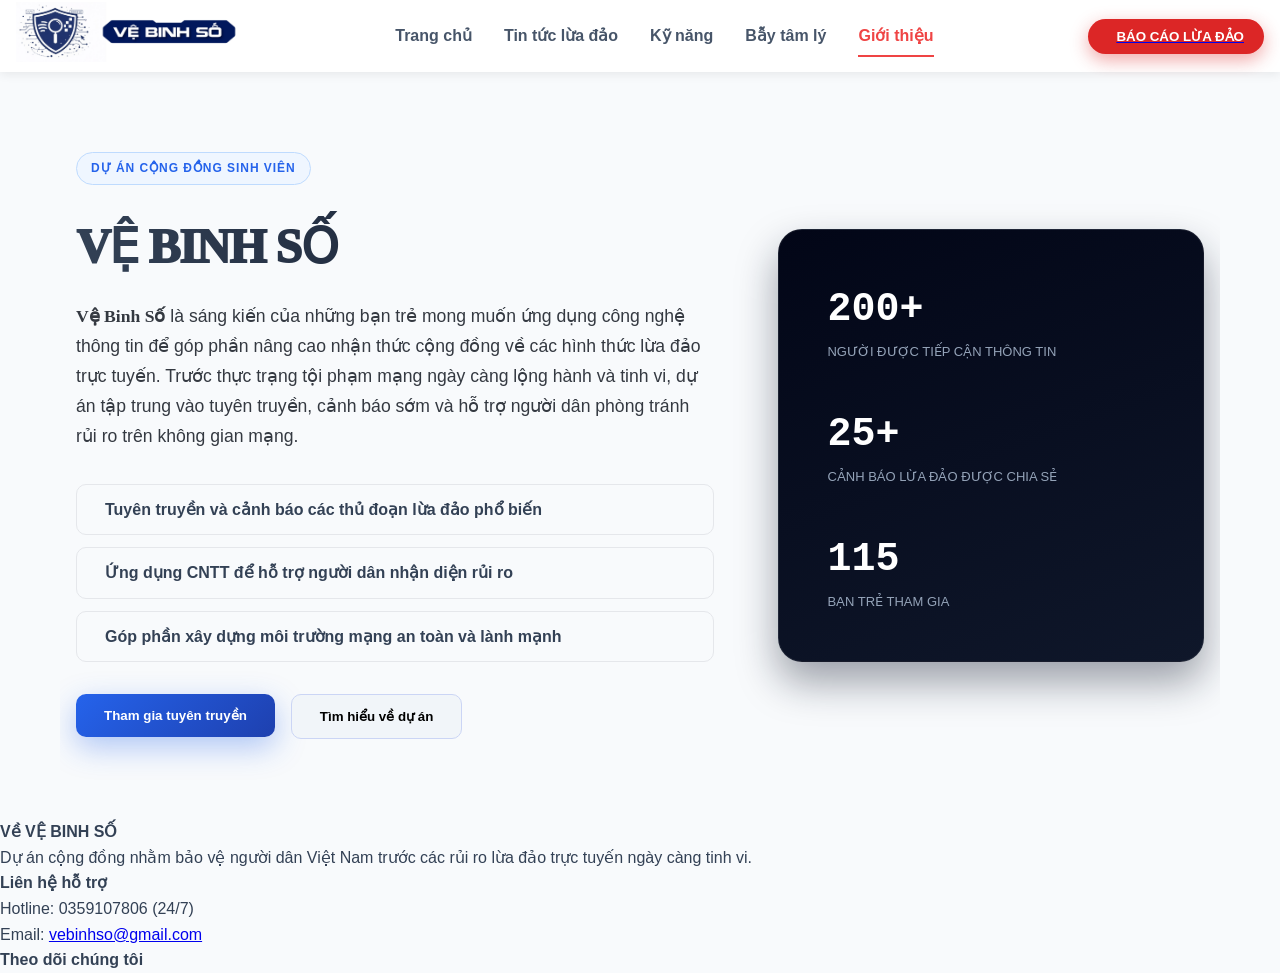
==== gioi-thieu.html @ 7bbed33a "update data" ====
<!DOCTYPE html>
<html lang="en">

<head>
          <meta charset="UTF-8">
          <meta name="viewport" content="width=device-width, initial-scale=1.0">
          <title>Giới thiệu - Vệ Binh Số</title>
          <meta name="description"
                    content="Vệ Binh Số là nền tảng tuyên truyền, cảnh báo và phòng chống lừa đảo trên không gian mạng, giúp người dùng nhận diện và tránh các thủ đoạn lừa đảo trực tuyến.">

          <link rel="icon" href="./assets/icons/logo_header.ico">
          <link rel="stylesheet" href="./css/main.css">
</head>

<body>
          <div id="header"></div>
          <div class="container">
                    <section class="intro-section">
                              <div class="intro-container">
                                        <div class="intro-grid">

                                                  <div>
                                                            <span class="intro-badge">Dự án cộng đồng sinh viên</span>

                                                            <h1 class="intro-title">VỆ BINH SỐ</h1>

                                                            <p class="intro-description">
                                                                     <span style="font-weight: 800; font-family: 'Times New Roman', Times, serif;"> Vệ Binh Số</span> là sáng kiến của những bạn trẻ mong
                                                                      muốn ứng dụng công nghệ thông tin
                                                                      để góp phần nâng cao nhận thức cộng đồng về các
                                                                      hình thức lừa đảo trực tuyến.
                                                                      Trước thực trạng tội phạm mạng ngày càng lộng hành
                                                                      và tinh vi, dự án tập trung
                                                                      vào tuyên truyền, cảnh báo sớm và hỗ trợ người dân
                                                                      phòng tránh rủi ro trên không gian mạng.
                                                            </p>

                                                            <div class="feature-item">
                                                                      <i class="fas fa-check-circle"></i>
                                                                      Tuyên truyền và cảnh báo các thủ đoạn lừa đảo phổ
                                                                      biến
                                                            </div>

                                                            <div class="feature-item">
                                                                      <i class="fas fa-check-circle"></i>
                                                                      Ứng dụng CNTT để hỗ trợ người dân nhận diện rủi ro
                                                            </div>

                                                            <div class="feature-item">
                                                                      <i class="fas fa-check-circle"></i>
                                                                      Góp phần xây dựng môi trường mạng an toàn và lành
                                                                      mạnh
                                                            </div>

                                                            <div class="intro-actions">
                                                                      <a href="https://www.facebook.com/vebinhso.ssg104" target="_blank" rel="noopener noreferrer"><button class="btn-primary">Tham gia tuyên
                                                                                truyền</button></a>
                                                                      <button class="btn-secondary">Tìm hiểu về dự
                                                                                án</button>
                                                            </div>
                                                  </div>

                                                  <div class="stats-card">
                                                            <div>
                                                                      <div class="stat-number">200+</div>
                                                                      <div class="stat-label">Người được tiếp cận thông
                                                                                tin</div>
                                                            </div>
                                                            <div>
                                                                      <div class="stat-number">25+</div>
                                                                      <div class="stat-label">Cảnh báo lừa đảo được chia
                                                                                sẻ</div>
                                                            </div>
                                                            <div>
                                                                      <div class="stat-number">115</div>
                                                                      <div class="stat-label">Bạn trẻ tham gia</div>
                                                            </div>
                                                  </div>

                                        </div>
                              </div>
                    </section>
          </div>
          <div id="footer" ></div>
</body>

<script src="./js/layout.js"></script>

</html>
---- css/main.css ----
/* ===============================
   BASE (nền tảng – load đầu tiên)
   =============================== */
@import url("./base/reset.css");
@import url("./base/font.css");
@import url("./base/variables.css");

/* ===============================
   LAYOUT (bố cục chính)
   =============================== */
@import url("./layout/trang-chu.css");
@import url("./layout/header.css");
@import url("./layout/grid.css");
@import url("./layout/footer.css");
@import url("./layout/gioi-thieu.css");
@import url("./layout/report.css");
@import url("./layout/tin-tuc.css");
@import url("./layout/ky-nang.css");
/* Hạ sách */
          #header {
                    position: sticky;
                    top: 0;
                    z-index: 999;
          }

          /* css/main.css - Thêm vào cuối file */
.alert-danger {
    background: #fef2f2;
    border: 1px solid #fee2e2;
    color: #991b1b;
}

.alert-info {
    background: #eff6ff;
    border: 1px solid #dbeafe;
    color: #1e40af;
}

.article-body p {
    text-align: justify;
}

.tag {
    padding: 6px 15px;
    border-radius: 4px;
    color: #fff;
    font-size: 12px;
    font-weight: bold;
    text-transform: uppercase;
}

#footer {
    position: relative;
    bottom: 0;
    width: 100%;
    
}
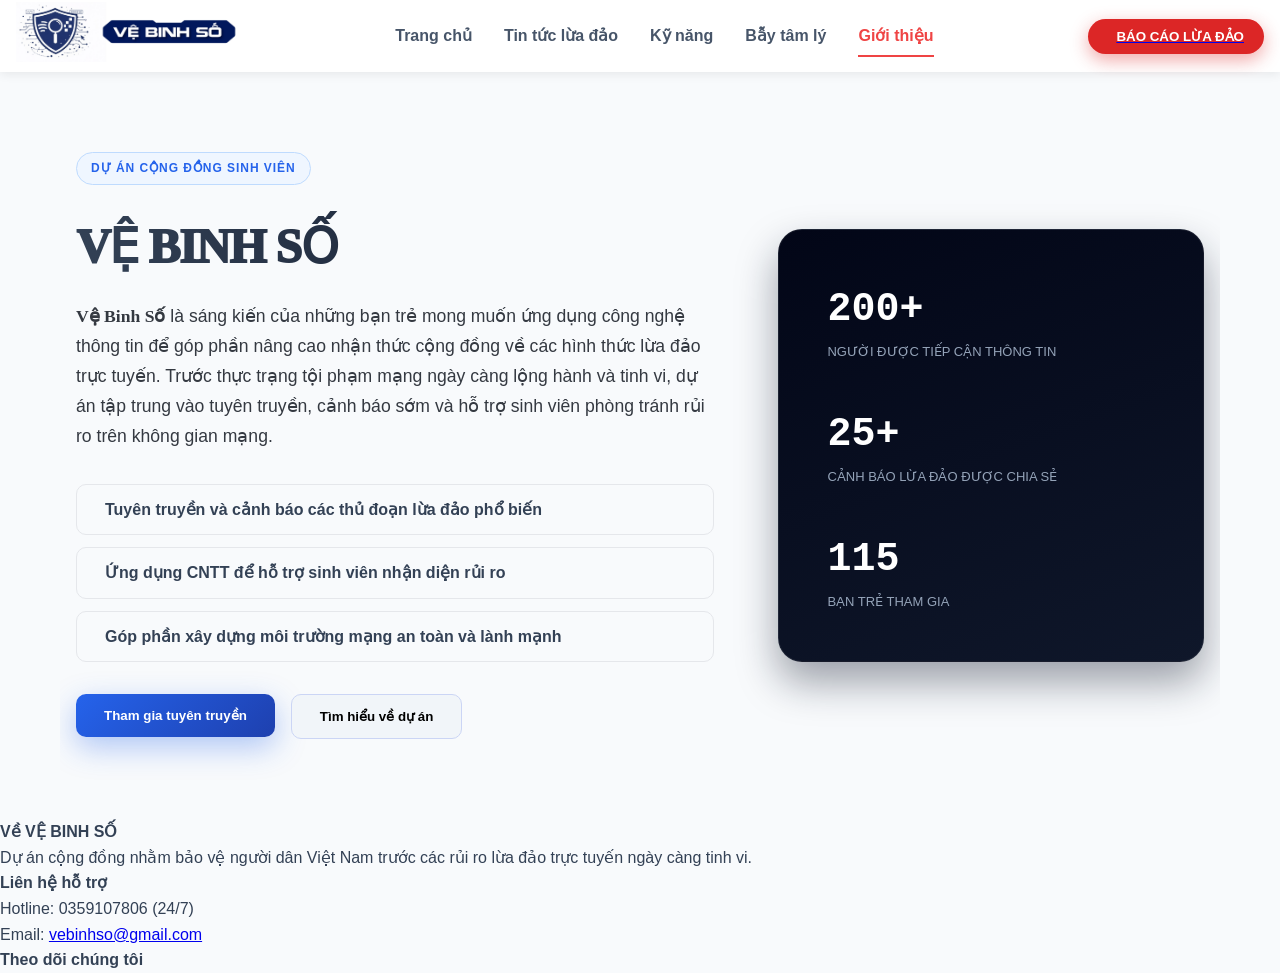
==== commit 821a0b18: "fix infor" ====
--- a/gioi-thieu.html
+++ b/gioi-thieu.html
@@ -31,7 +31,7 @@
                                                                       hình thức lừa đảo trực tuyến.
                                                                       Trước thực trạng tội phạm mạng ngày càng lộng hành
                                                                       và tinh vi, dự án tập trung
-                                                                      vào tuyên truyền, cảnh báo sớm và hỗ trợ người dân
+                                                                      vào tuyên truyền, cảnh báo sớm và hỗ trợ sinh viên
                                                                       phòng tránh rủi ro trên không gian mạng.
                                                             </p>
 
@@ -43,7 +43,7 @@
 
                                                             <div class="feature-item">
                                                                       <i class="fas fa-check-circle"></i>
-                                                                      Ứng dụng CNTT để hỗ trợ người dân nhận diện rủi ro
+                                                                      Ứng dụng CNTT để hỗ trợ sinh viên nhận diện rủi ro
                                                             </div>
 
                                                             <div class="feature-item">
